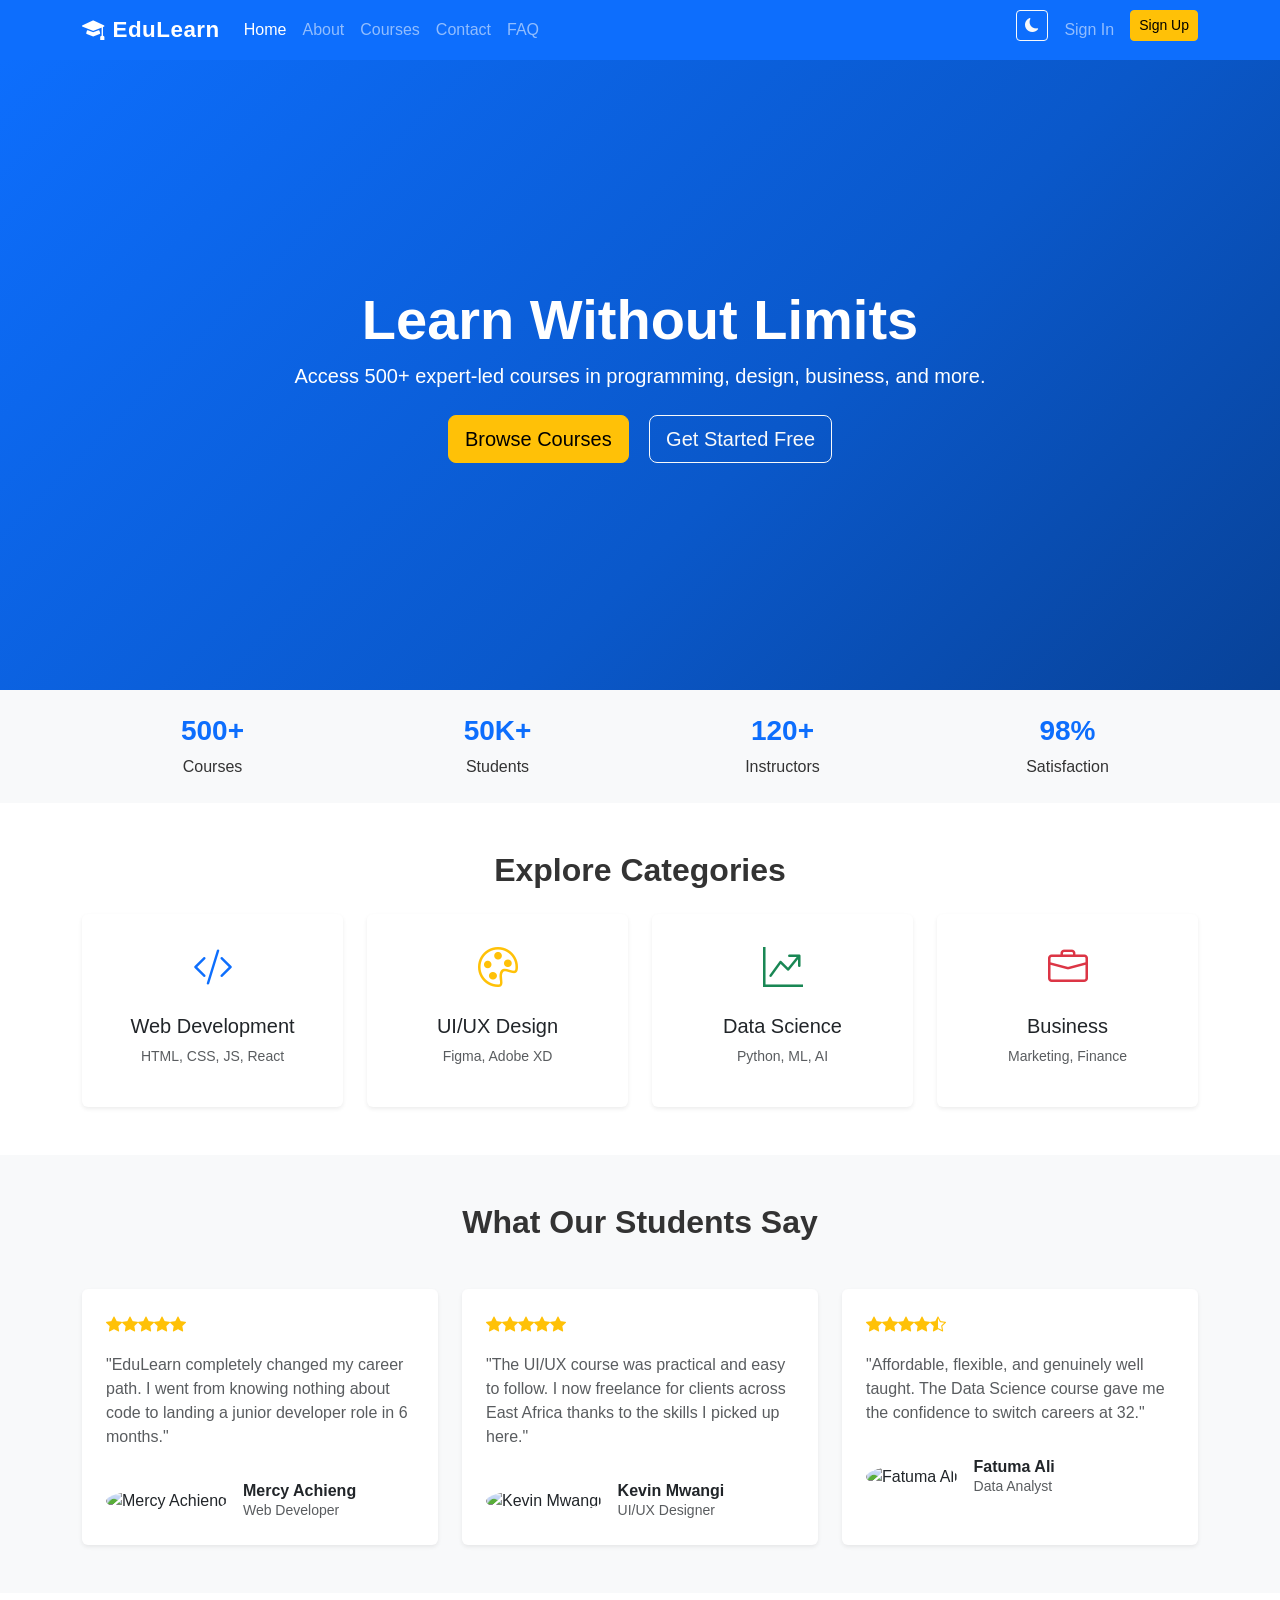
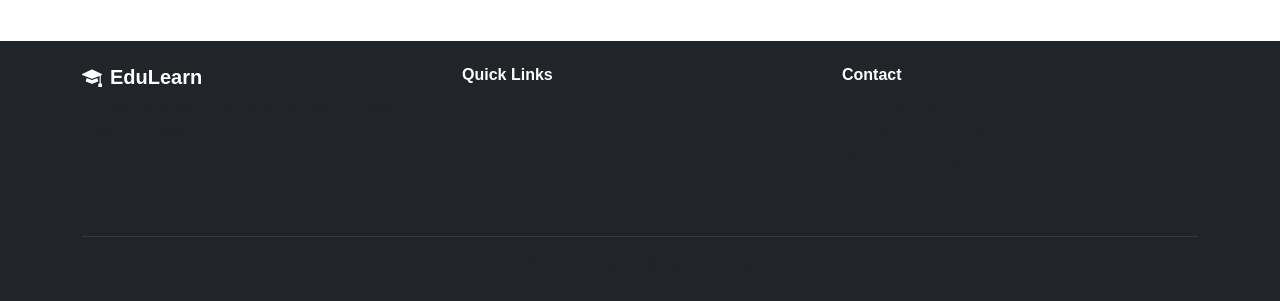
==== index.html @ ffb53e4a "added dark mode toggle button to main page" ====
<!-- main page -->
<!DOCTYPE html>
<html lang="en">
<head>
  <meta charset="UTF-8">
  <meta name="viewport" content="width=device-width, initial-scale=1.0">
  <title>EduLearn — Home</title>
  <link href="https://cdn.jsdelivr.net/npm/bootstrap@5.3.3/dist/css/bootstrap.min.css" rel="stylesheet">
  <link href="https://cdn.jsdelivr.net/npm/bootstrap-icons@1.11.3/font/bootstrap-icons.min.css" rel="stylesheet">
  <link rel="stylesheet" href="css/style.css">
</head>
<body>

  <!-- NAVBAR -->
  <nav class="navbar navbar-expand-lg navbar-dark bg-primary sticky-top">
    <div class="container">
      <a class="navbar-brand fw-bold" href="index.html">
        <i class="bi bi-mortarboard-fill me-2"></i>EduLearn
      </a>
      <button class="navbar-toggler" type="button" data-bs-toggle="collapse" data-bs-target="#navbarNav">
        <span class="navbar-toggler-icon"></span>
      </button>
      <div class="collapse navbar-collapse" id="navbarNav">
        <ul class="navbar-nav me-auto">
          <li class="nav-item"><a class="nav-link active" href="index.html">Home</a></li>
          <li class="nav-item"><a class="nav-link" href="about.html">About</a></li>
          <li class="nav-item"><a class="nav-link" href="courses.html">Courses</a></li>
          <li class="nav-item"><a class="nav-link" href="contact.html">Contact</a></li>
          <li class="nav-item"><a class="nav-link" href="faq.html">FAQ</a></li>
        </ul>
        <ul class="navbar-nav">
          <li class="nav-item">
            <button class="btn btn-outline-light btn-sm me-2" id="darkToggle" title="Toggle dark mode">
              <i class="bi bi-moon-fill"></i>
            </button>
          </li>
          <li class="nav-item"><a class="nav-link" href="signin.html">Sign In</a></li>
          <li class="nav-item">
            <a class="btn btn-warning btn-sm ms-2" href="signup.html">Sign Up</a>
          </li>
        </ul>
      </div>
    </div>
  </nav>

  <!-- HERO SECTION -->
  <section class="hero-section text-white text-center py-5">
    <div class="container py-5">
      <h1 class="display-4 fw-bold">Learn Without Limits</h1>
      <p class="lead mb-4">Access 500+ expert-led courses in programming, design, business, and more.</p>
      <a href="courses.html" class="btn btn-warning btn-lg me-3">Browse Courses</a>
      <a href="signup.html" class="btn btn-outline-light btn-lg">Get Started Free</a>
    </div>
  </section>

  <!-- STATS BAR -->
  <section class="bg-light py-4">
    <div class="container">
      <div class="row text-center">
        <div class="col-6 col-md-3">
          <h3 class="fw-bold text-primary">500+</h3>
          <p class="mb-0">Courses</p>
        </div>
        <div class="col-6 col-md-3">
          <h3 class="fw-bold text-primary">50K+</h3>
          <p class="mb-0">Students</p>
        </div>
        <div class="col-6 col-md-3">
          <h3 class="fw-bold text-primary">120+</h3>
          <p class="mb-0">Instructors</p>
        </div>
        <div class="col-6 col-md-3">
          <h3 class="fw-bold text-primary">98%</h3>
          <p class="mb-0">Satisfaction</p>
        </div>
      </div>
    </div>
  </section>

  <!-- FEATURED CATEGORIES -->
  <section class="py-5">
    <div class="container">
      <h2 class="text-center fw-bold mb-4">Explore Categories</h2>
      <div class="row g-4">
        <div class="col-6 col-md-3">
          <div class="card text-center h-100 border-0 shadow-sm category-card">
            <div class="card-body py-4">
              <i class="bi bi-code-slash fs-1 text-primary"></i>
              <h5 class="mt-3">Web Development</h5>
              <p class="text-muted small">HTML, CSS, JS, React</p>
            </div>
          </div>
        </div>
        <div class="col-6 col-md-3">
          <div class="card text-center h-100 border-0 shadow-sm category-card">
            <div class="card-body py-4">
              <i class="bi bi-palette fs-1 text-warning"></i>
              <h5 class="mt-3">UI/UX Design</h5>
              <p class="text-muted small">Figma, Adobe XD</p>
            </div>
          </div>
        </div>
        <div class="col-6 col-md-3">
          <div class="card text-center h-100 border-0 shadow-sm category-card">
            <div class="card-body py-4">
              <i class="bi bi-graph-up-arrow fs-1 text-success"></i>
              <h5 class="mt-3">Data Science</h5>
              <p class="text-muted small">Python, ML, AI</p>
            </div>
          </div>
        </div>
        <div class="col-6 col-md-3">
          <div class="card text-center h-100 border-0 shadow-sm category-card">
            <div class="card-body py-4">
              <i class="bi bi-briefcase fs-1 text-danger"></i>
              <h5 class="mt-3">Business</h5>
              <p class="text-muted small">Marketing, Finance</p>
            </div>
          </div>
        </div>
      </div>
    </div>
  </section>

  </section>

  <!-- TESTIMONIALS -->
  <section class="py-5 bg-light">
    <div class="container">
      <h2 class="text-center fw-bold mb-5">What Our Students Say</h2>
      <div class="row g-4">
        <div class="col-md-4">
          <div class="card h-100 border-0 shadow-sm p-4">
            <div class="mb-3 text-warning">
              <i class="bi bi-star-fill"></i><i class="bi bi-star-fill"></i><i class="bi bi-star-fill"></i><i class="bi bi-star-fill"></i><i class="bi bi-star-fill"></i>
            </div>
            <p class="text-muted">"EduLearn completely changed my career path. I went from knowing nothing about code to landing a junior developer role in 6 months."</p>
            <div class="d-flex align-items-center mt-3">
              <img src="https://ui-avatars.com/api/?name=Mercy+Achieng&background=0d6efd&color=fff&size=48" class="rounded-circle me-3" alt="Mercy Achieng">
              <div>
                <h6 class="fw-bold mb-0">Mercy Achieng</h6>
                <p class="text-muted small mb-0">Web Developer</p>
              </div>
            </div>
          </div>
        </div>
        <div class="col-md-4">
          <div class="card h-100 border-0 shadow-sm p-4">
            <div class="mb-3 text-warning">
              <i class="bi bi-star-fill"></i><i class="bi bi-star-fill"></i><i class="bi bi-star-fill"></i><i class="bi bi-star-fill"></i><i class="bi bi-star-fill"></i>
            </div>
            <p class="text-muted">"The UI/UX course was practical and easy to follow. I now freelance for clients across East Africa thanks to the skills I picked up here."</p>
            <div class="d-flex align-items-center mt-3">
              <img src="https://ui-avatars.com/api/?name=Kevin+Mwangi&background=198754&color=fff&size=48" class="rounded-circle me-3" alt="Kevin Mwangi">
              <div>
                <h6 class="fw-bold mb-0">Kevin Mwangi</h6>
                <p class="text-muted small mb-0">UI/UX Designer</p>
              </div>
            </div>
          </div>
        </div>
        <div class="col-md-4">
          <div class="card h-100 border-0 shadow-sm p-4">
            <div class="mb-3 text-warning">
              <i class="bi bi-star-fill"></i><i class="bi bi-star-fill"></i><i class="bi bi-star-fill"></i><i class="bi bi-star-fill"></i><i class="bi bi-star-half"></i>
            </div>
            <p class="text-muted">"Affordable, flexible, and genuinely well taught. The Data Science course gave me the confidence to switch careers at 32."</p>
            <div class="d-flex align-items-center mt-3">
              <img src="https://ui-avatars.com/api/?name=Fatuma+Ali&background=dc3545&color=fff&size=48" class="rounded-circle me-3" alt="Fatuma Ali">
              <div>
                <h6 class="fw-bold mb-0">Fatuma Ali</h6>
                <p class="text-muted small mb-0">Data Analyst</p>
              </div>
            </div>
          </div>
        </div>
      </div>
    </div>
  </section>

  <!-- FOOTER -->
  <footer class="bg-dark text-white py-4 mt-5">
    <div class="container">
      <div class="row">
        <div class="col-md-4 mb-3">
          <h5 class="fw-bold"><i class="bi bi-mortarboard-fill me-2"></i>EduLearn</h5>
          <p class="text-muted">Empowering learners worldwide with quality online education.</p>
        </div>
        <div class="col-md-4 mb-3">
          <h6 class="fw-bold">Quick Links</h6>
          <ul class="list-unstyled">
            <li><a href="index.html" class="text-muted text-decoration-none">Home</a></li>
            <li><a href="courses.html" class="text-muted text-decoration-none">Courses</a></li>
            <li><a href="about.html" class="text-muted text-decoration-none">About</a></li>
            <li><a href="contact.html" class="text-muted text-decoration-none">Contact</a></li>
          </ul>
        </div>
        <div class="col-md-4 mb-3">
          <h6 class="fw-bold">Contact</h6>
          <p class="text-muted mb-1"><i class="bi bi-envelope me-2"></i>info@edulearn.com</p>
          <p class="text-muted mb-1"><i class="bi bi-telephone me-2"></i>+254 700 000 000</p>
          <p class="text-muted"><i class="bi bi-geo-alt me-2"></i>Nairobi, Kenya</p>
        </div>
      </div>
      <hr class="border-secondary">
      <p class="text-center text-muted mb-0">&copy; 2026 EduLearn. All rights reserved.</p>
    </div>
  </footer>

  <script src="https://cdn.jsdelivr.net/npm/bootstrap@5.3.3/dist/js/bootstrap.bundle.min.js"></script>
  <script src="js/main.js"></script>
</body>
</html>
---- css/style.css ----
/* ===== GLOBAL STYLES ===== */
:root {
  --primary: #0d6efd;
  --warning: #ffc107;
  --dark: #212529;
  --light-bg: #f8f9fa;
}

body {
  font-family: 'Segoe UI', Arial, sans-serif;
  font-size: 1rem;
  color: #333;
  background-color: #fff;
}

/* ===== HERO SECTION ===== */
.hero-section {
  background: linear-gradient(135deg, #0d6efd 0%, #0a58ca 60%, #084298 100%);
  min-height: 70vh;
  display: flex;
  align-items: center;
}

/* ===== CATEGORY CARDS ===== */
.category-card {
  transition: transform 0.3s ease, box-shadow 0.3s ease;
  cursor: pointer;
}
.category-card:hover {
  transform: translateY(-8px);
  box-shadow: 0 12px 24px rgba(0,0,0,0.12) !important;
}

/* ===== COURSE CARDS ===== */
.course-card {
  transition: transform 0.3s ease;
}
.course-card:hover {
  transform: translateY(-5px);
}
.course-card .badge-level {
  font-size: 0.75rem;
}

/* ===== NAVBAR ===== */
.navbar-brand {
  font-size: 1.4rem;
  letter-spacing: 0.5px;
}

/* ===== TEAM SECTION ===== */
.team-img {
  width: 120px;
  height: 120px;
  object-fit: cover;
  border: 4px solid #0d6efd;
}

/* ===== FOOTER ===== */
footer a:hover {
  color: #ffc107 !important;
}

/* ===== DARK MODE ===== */
body {
  transition: background-color 0.3s ease, color 0.3s ease;
}
body.dark-mode {
  background-color: #121212;
  color: #e0e0e0;
}
body.dark-mode .navbar {
  background-color: #1a1a2e !important;
}
body.dark-mode .card {
  background-color: #1e1e2f;
  color: #e0e0e0;
  border-color: #333;
}
body.dark-mode footer {
  background-color: #0d0d0d !important;
}
body.dark-mode .bg-light {
  background-color: #1a1a2e !important;
}
body.dark-mode .text-muted {
  color: #aaa !important;
}
body.dark-mode .form-control,
body.dark-mode .form-select {
  background-color: #1e1e2f;
  color: #e0e0e0;
  border-color: #444;
}
body.dark-mode .form-control::placeholder {
  color: #888;
}
body.dark-mode .accordion-item,
body.dark-mode .accordion-button {
  background-color: #1e1e2f;
  color: #e0e0e0;
}
body.dark-mode .breadcrumb-item.active {
  color: #aaa;
}
body.dark-mode hr {
  border-color: #333;
}

/* ===== SEARCH BAR ===== */
#searchInput {
  border-radius: 25px;
  padding-left: 1.2rem;
}

/* ===== FORM STYLES ===== */
.form-control:focus {
  border-color: #0d6efd;
  box-shadow: 0 0 0 0.2rem rgba(13,110,253,0.2);
}
.error-msg {
  color: #dc3545;
  font-size: 0.82rem;
  margin-top: 2px;
  display: none;
}
.error-msg.show {
  display: block;
}

/* ===== RESPONSIVE FIXES ===== */
@media (max-width: 768px) {
  .hero-section {
    min-height: 50vh;
  }
  .hero-section h1 {
    font-size: 2rem;
  }
}
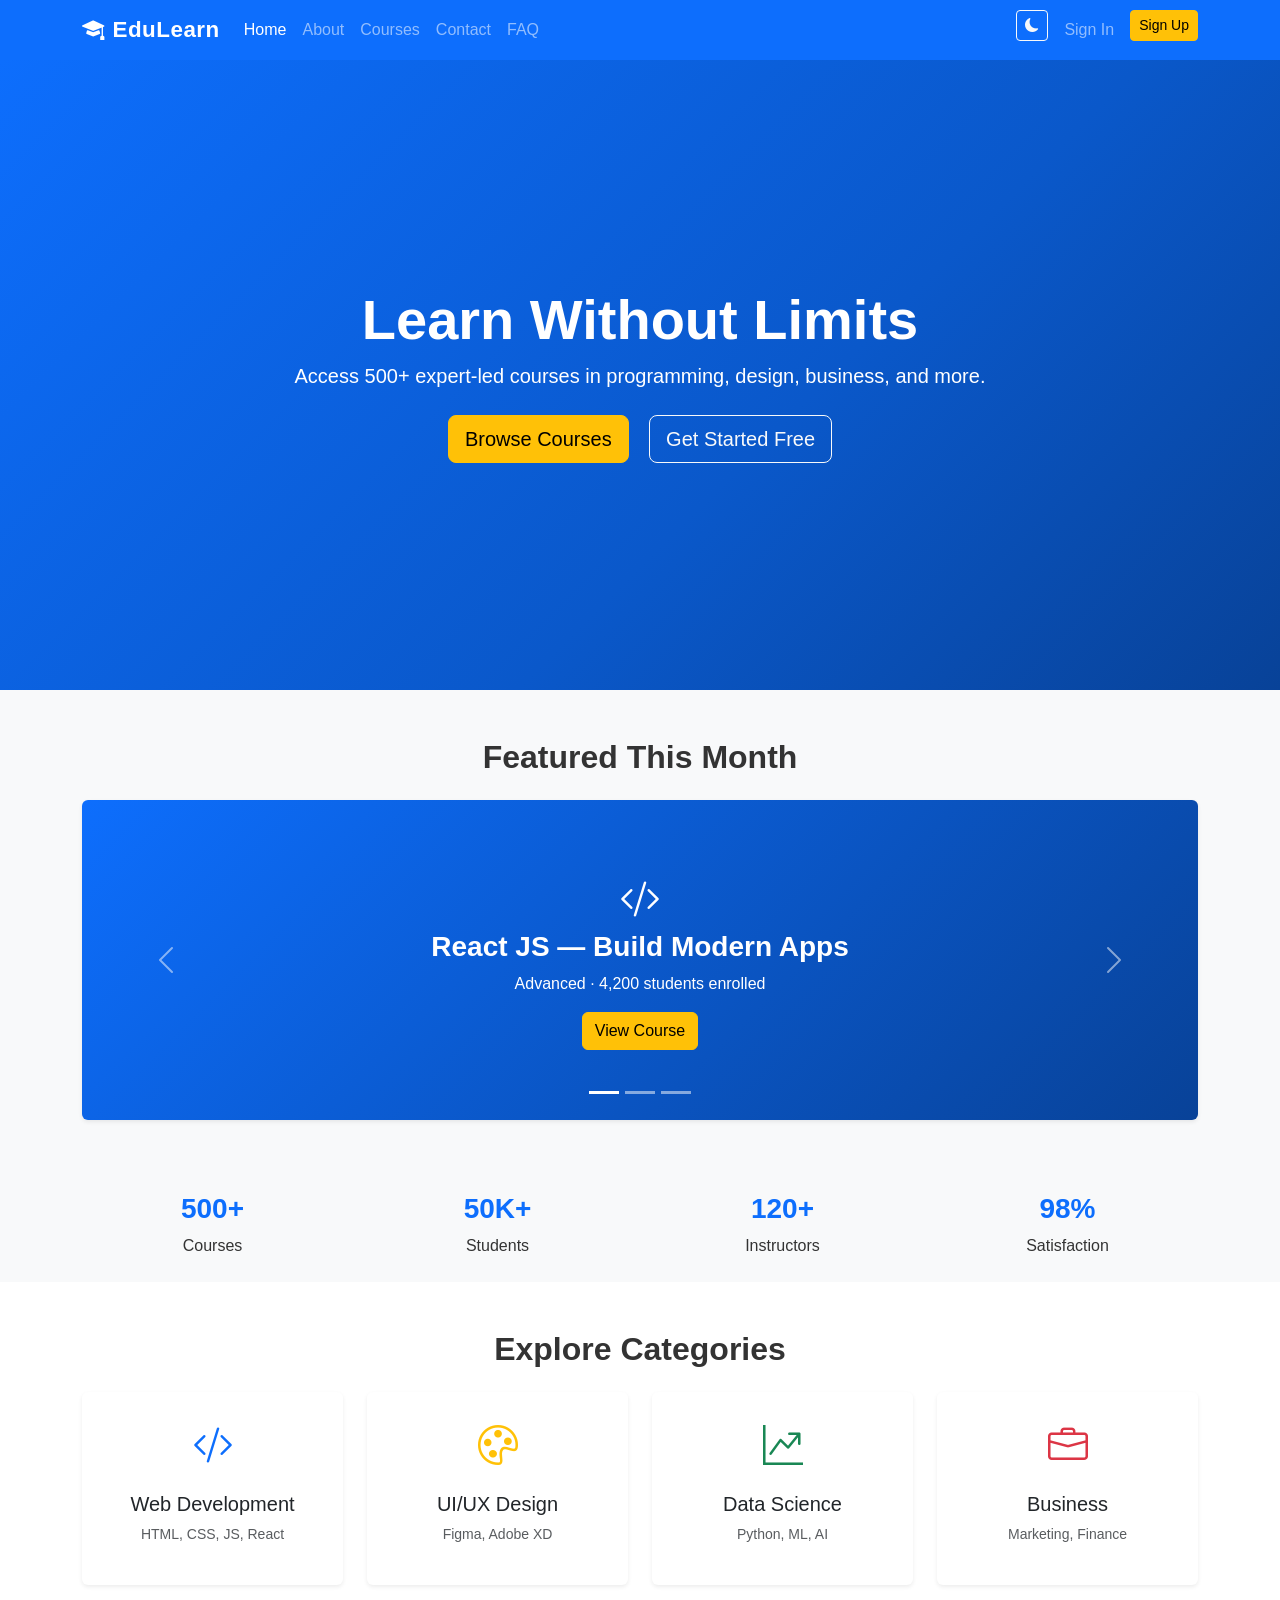
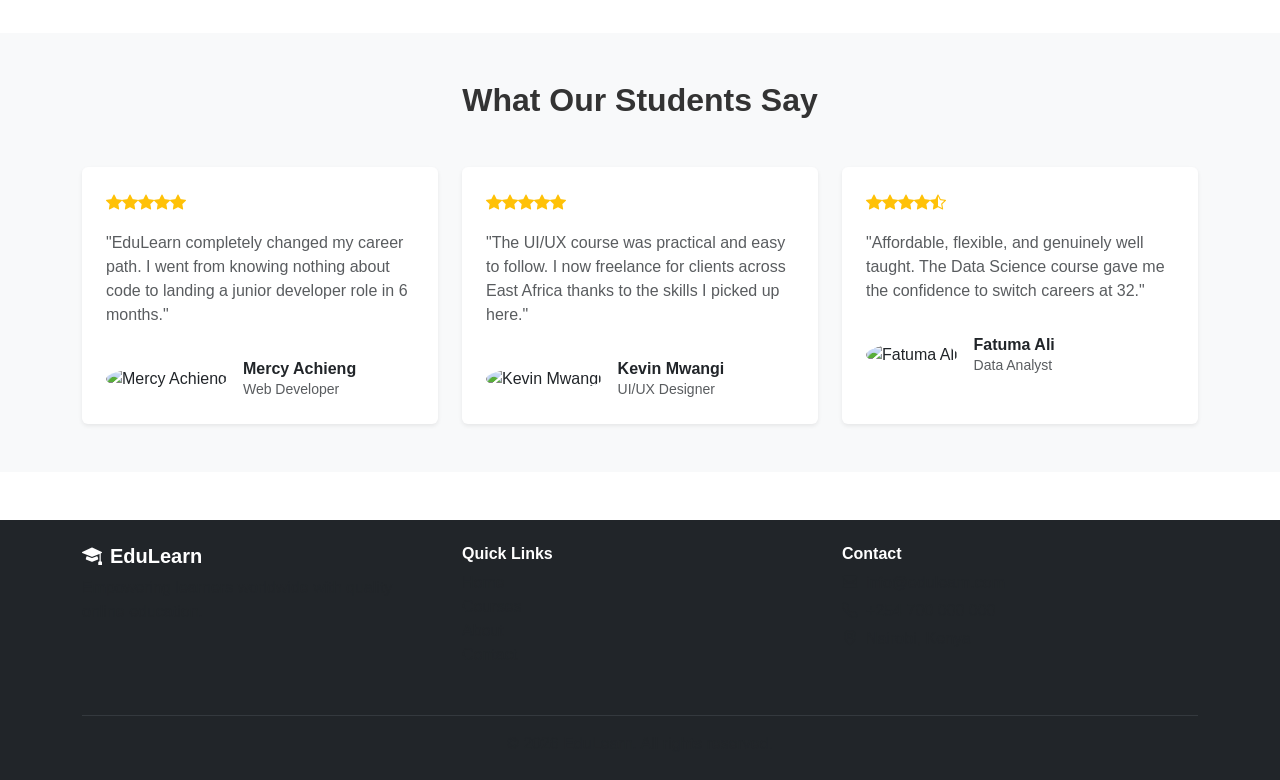
==== commit 828c1808: "added image carousel with courses to main page" ====
--- a/index.html
+++ b/index.html
@@ -53,6 +53,60 @@
     </div>
   </section>
 
+  <!-- FEATURED COURSES CAROUSEL -->
+  <section class="py-5 bg-light">
+    <div class="container">
+      <h2 class="text-center fw-bold mb-4">Featured This Month</h2>
+      <div id="featuredCarousel" class="carousel slide" data-bs-ride="carousel">
+        <div class="carousel-indicators">
+          <button type="button" data-bs-target="#featuredCarousel" data-bs-slide-to="0" class="active" aria-current="true" aria-label="Slide 1"></button>
+          <button type="button" data-bs-target="#featuredCarousel" data-bs-slide-to="1" aria-label="Slide 2"></button>
+          <button type="button" data-bs-target="#featuredCarousel" data-bs-slide-to="2" aria-label="Slide 3"></button>
+        </div>
+        <div class="carousel-inner rounded shadow-sm">
+          <div class="carousel-item active">
+            <div class="d-flex align-items-center justify-content-center text-white" style="height:320px; background:linear-gradient(135deg,#0d6efd,#084298);">
+              <div class="text-center px-3">
+                <i class="bi bi-code-slash fs-1 mb-2"></i>
+                <h3 class="fw-bold">React JS — Build Modern Apps</h3>
+                <p class="mb-3">Advanced · 4,200 students enrolled</p>
+                <a href="course-detail.html" class="btn btn-warning">View Course</a>
+              </div>
+            </div>
+          </div>
+          <div class="carousel-item">
+            <div class="d-flex align-items-center justify-content-center text-white" style="height:320px; background:linear-gradient(135deg,#198754,#0f5132);">
+              <div class="text-center px-3">
+                <i class="bi bi-bar-chart-fill fs-1 mb-2"></i>
+                <h3 class="fw-bold">Python for Data Science</h3>
+                <p class="mb-3">Advanced · 3,100 students enrolled</p>
+                <a href="course-detail.html" class="btn btn-warning">View Course</a>
+              </div>
+            </div>
+          </div>
+          <div class="carousel-item">
+            <div class="d-flex align-items-center justify-content-center text-white" style="height:320px; background:linear-gradient(135deg,#dc3545,#5c0511);">
+              <div class="text-center px-3">
+                <i class="bi bi-palette fs-1 mb-2"></i>
+                <h3 class="fw-bold">UI/UX Design with Figma</h3>
+                <p class="mb-3">Intermediate · 2,750 students enrolled</p>
+                <a href="course-detail.html" class="btn btn-warning">View Course</a>
+              </div>
+            </div>
+          </div>
+        </div>
+        <button class="carousel-control-prev" type="button" data-bs-target="#featuredCarousel" data-bs-slide="prev">
+          <span class="carousel-control-prev-icon" aria-hidden="true"></span>
+          <span class="visually-hidden">Previous</span>
+        </button>
+        <button class="carousel-control-next" type="button" data-bs-target="#featuredCarousel" data-bs-slide="next">
+          <span class="carousel-control-next-icon" aria-hidden="true"></span>
+          <span class="visually-hidden">Next</span>
+        </button>
+      </div>
+    </div>
+  </section>
+
   <!-- STATS BAR -->
   <section class="bg-light py-4">
     <div class="container">
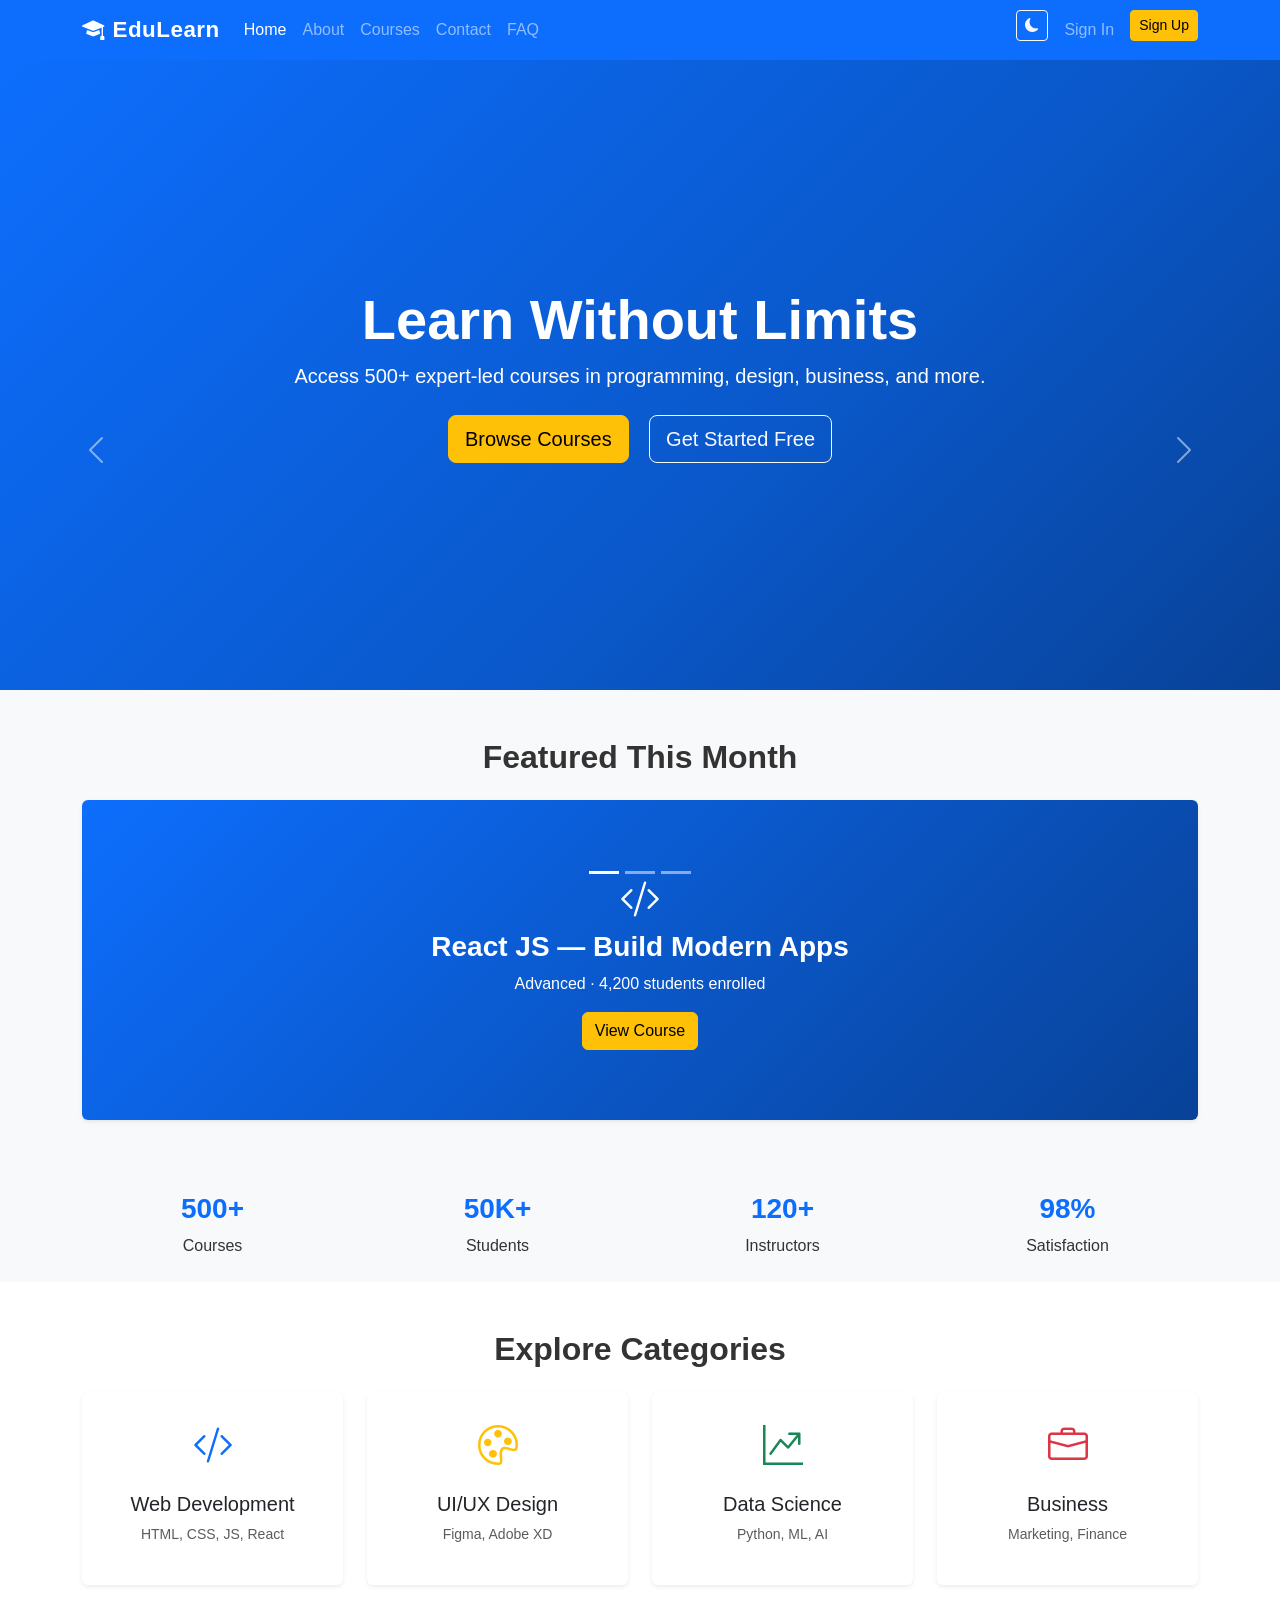
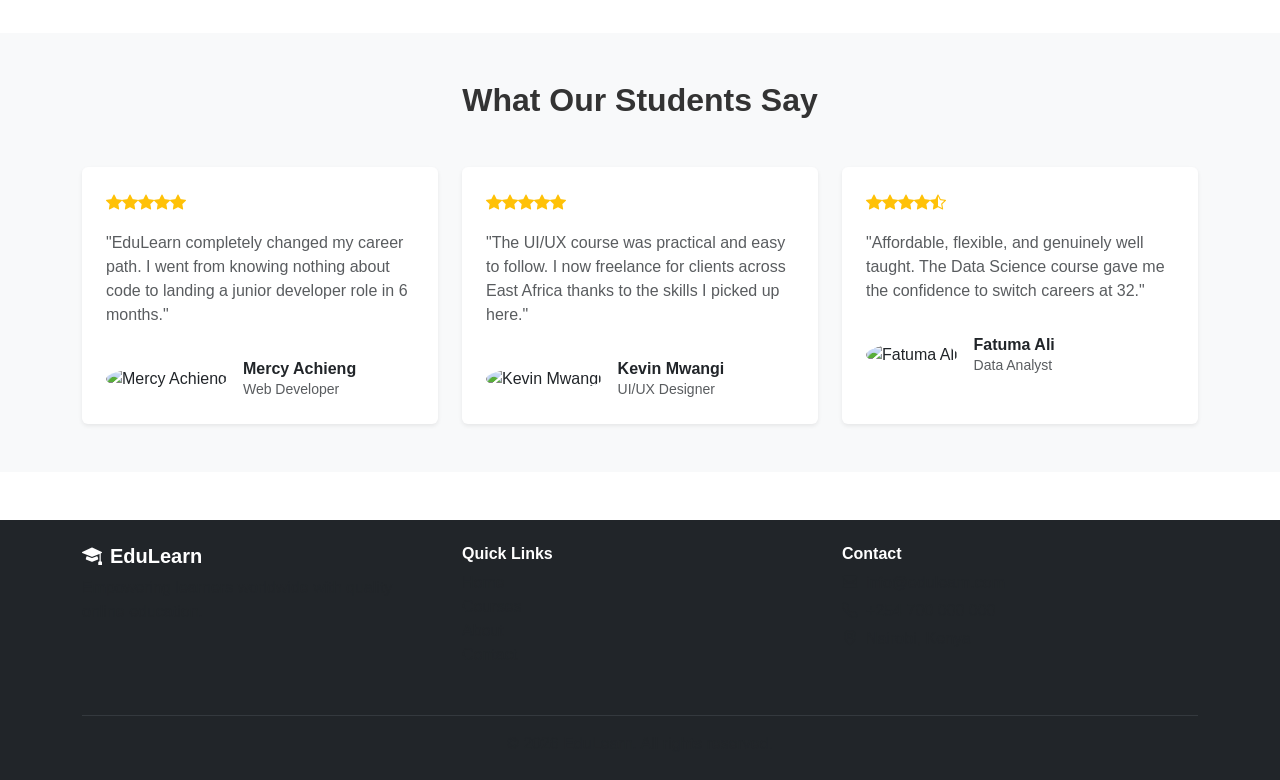
==== commit b3f7c512: "added accessibility alt attributes and ARIA labels" ====
--- a/index.html
+++ b/index.html
@@ -30,8 +30,8 @@
         </ul>
         <ul class="navbar-nav">
           <li class="nav-item">
-            <button class="btn btn-outline-light btn-sm me-2" id="darkToggle" title="Toggle dark mode">
-              <i class="bi bi-moon-fill"></i>
+            <button class="btn btn-outline-light btn-sm me-2" id="darkToggle" title="Toggle dark mode" aria-label="Toggle dark mode">
+              <i class="bi bi-moon-fill" aria-hidden="true"></i>
             </button>
           </li>
           <li class="nav-item"><a class="nav-link" href="signin.html">Sign In</a></li>
@@ -57,8 +57,8 @@
   <section class="py-5 bg-light">
     <div class="container">
       <h2 class="text-center fw-bold mb-4">Featured This Month</h2>
-      <div id="featuredCarousel" class="carousel slide" data-bs-ride="carousel">
-        <div class="carousel-indicators">
+      <div id="featuredCarousel" class="carousel slide" data-bs-ride="carousel" aria-label="Featured courses carousel" role="region"></div>
+      <div class="carousel-indicators">
           <button type="button" data-bs-target="#featuredCarousel" data-bs-slide-to="0" class="active" aria-current="true" aria-label="Slide 1"></button>
           <button type="button" data-bs-target="#featuredCarousel" data-bs-slide-to="1" aria-label="Slide 2"></button>
           <button type="button" data-bs-target="#featuredCarousel" data-bs-slide-to="2" aria-label="Slide 3"></button>
--- a/css/style.css
+++ b/css/style.css
@@ -136,4 +136,14 @@
   .hero-section h1 {
     font-size: 2rem;
   }
+  .filter-btn {
+    font-size: 0.85rem;
+  }
+}
+
+@media (min-width: 769px) {
+  .btn-md-normal {
+    font-size: 1rem;
+    padding: 0.375rem 0.75rem;
+  }
 }
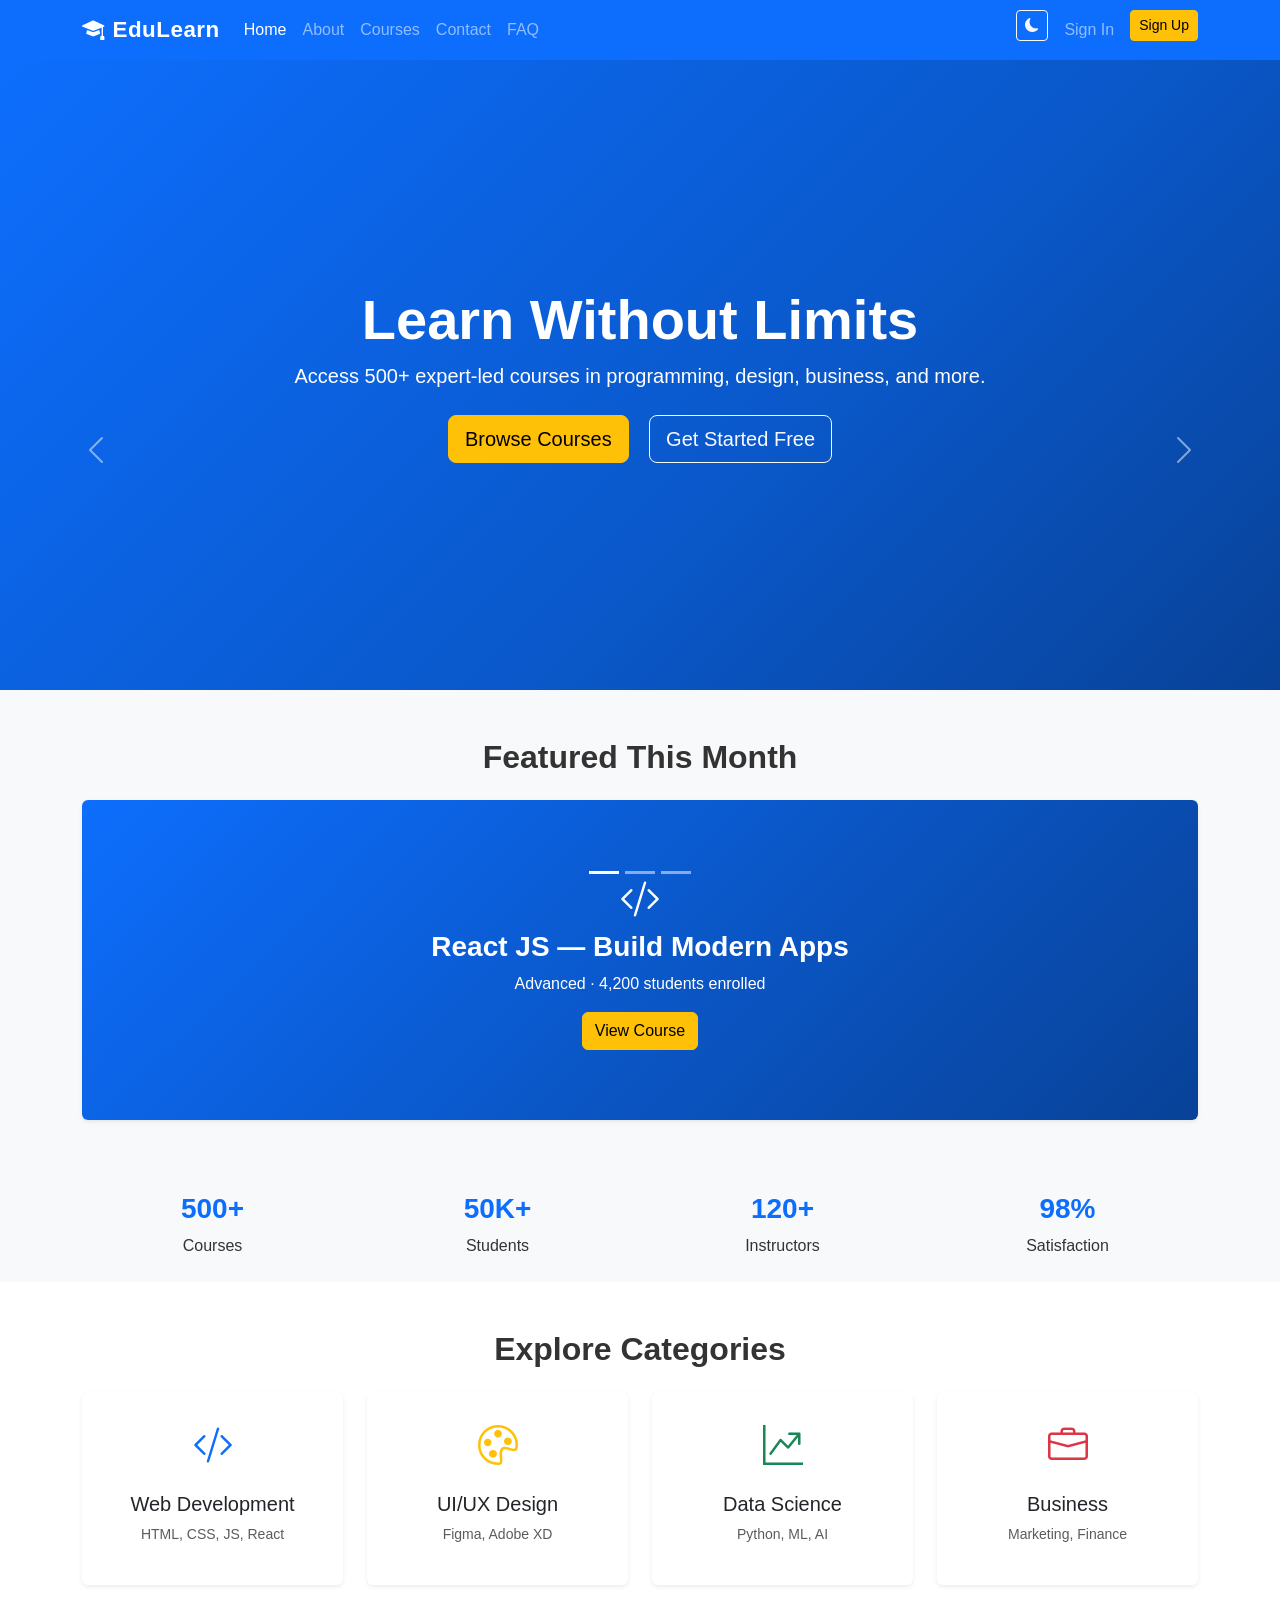
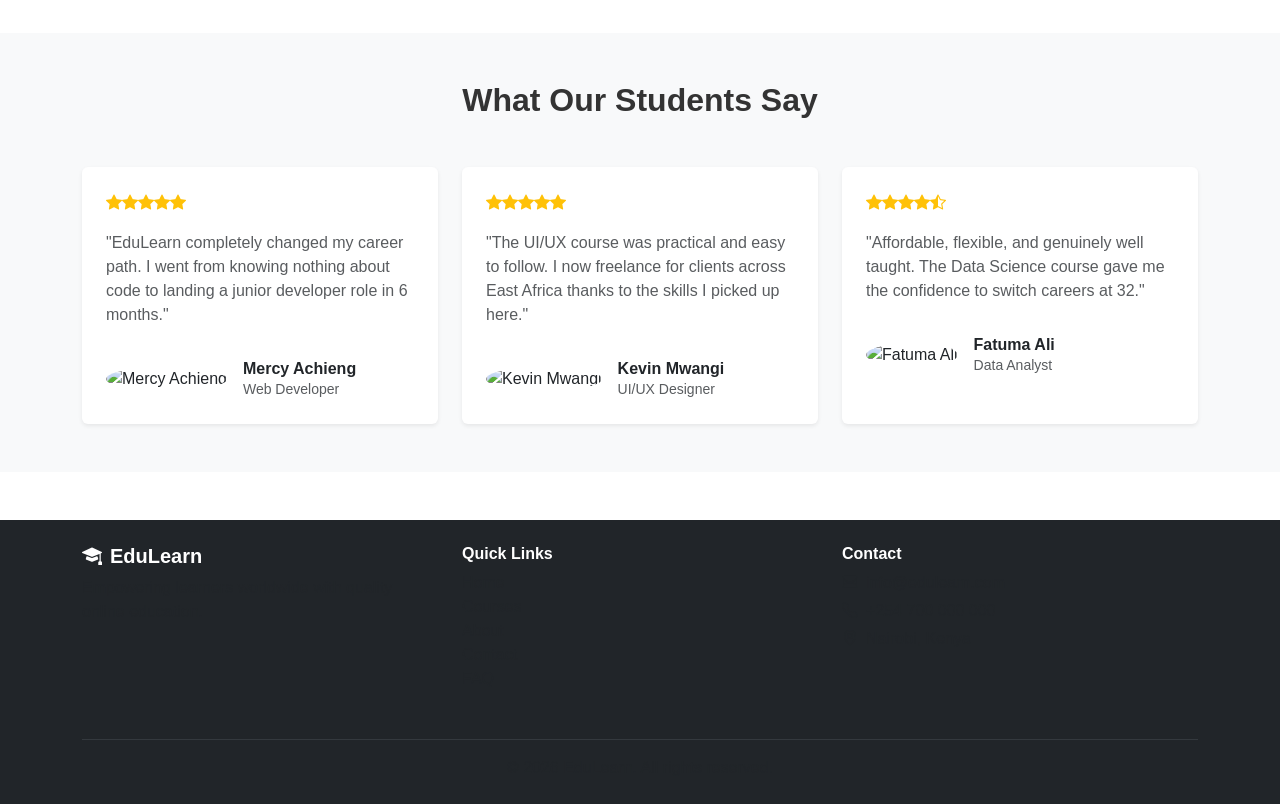
==== commit 83395fdb: "polished footer consistency across all pages" ====
--- a/index.html
+++ b/index.html
@@ -247,6 +247,7 @@
             <li><a href="courses.html" class="text-muted text-decoration-none">Courses</a></li>
             <li><a href="about.html" class="text-muted text-decoration-none">About</a></li>
             <li><a href="contact.html" class="text-muted text-decoration-none">Contact</a></li>
+            <li><a href="faq.html" class="text-muted text-decoration-none">FAQ</a></li>
           </ul>
         </div>
         <div class="col-md-4 mb-3">
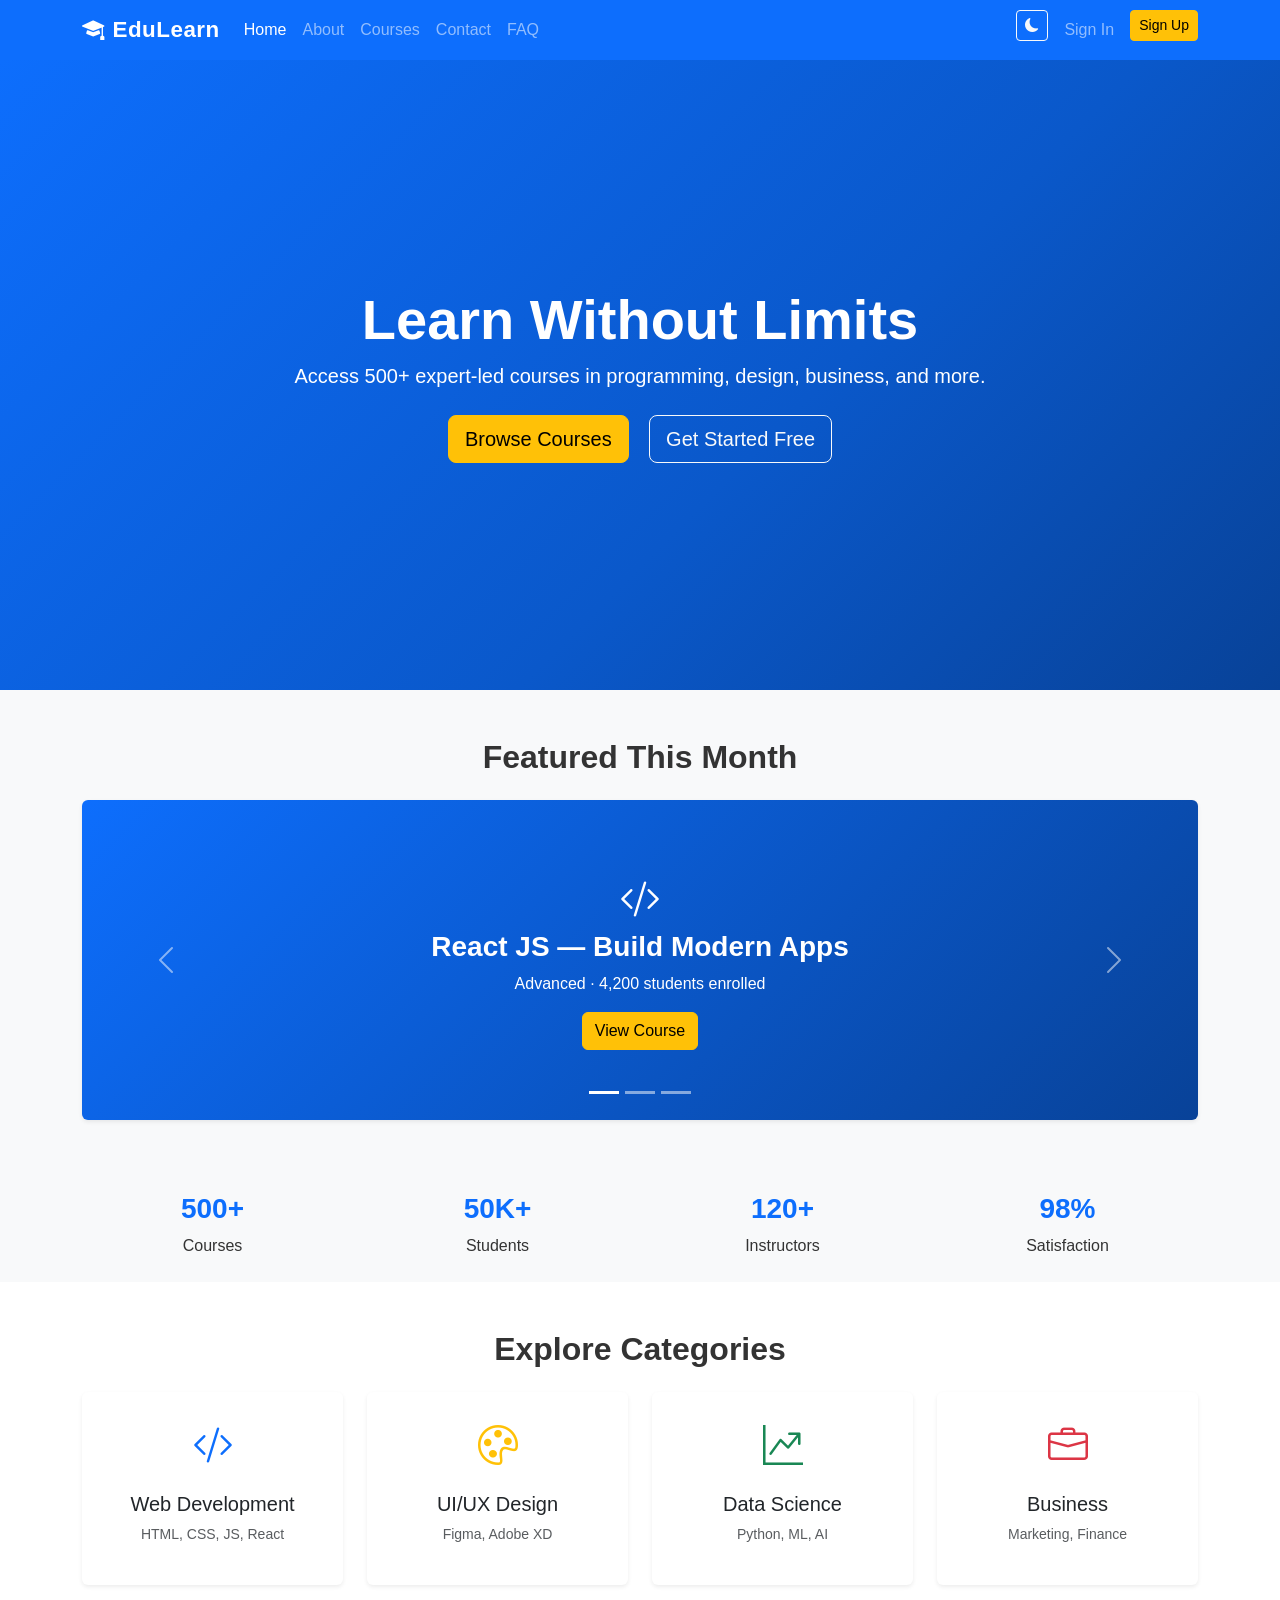
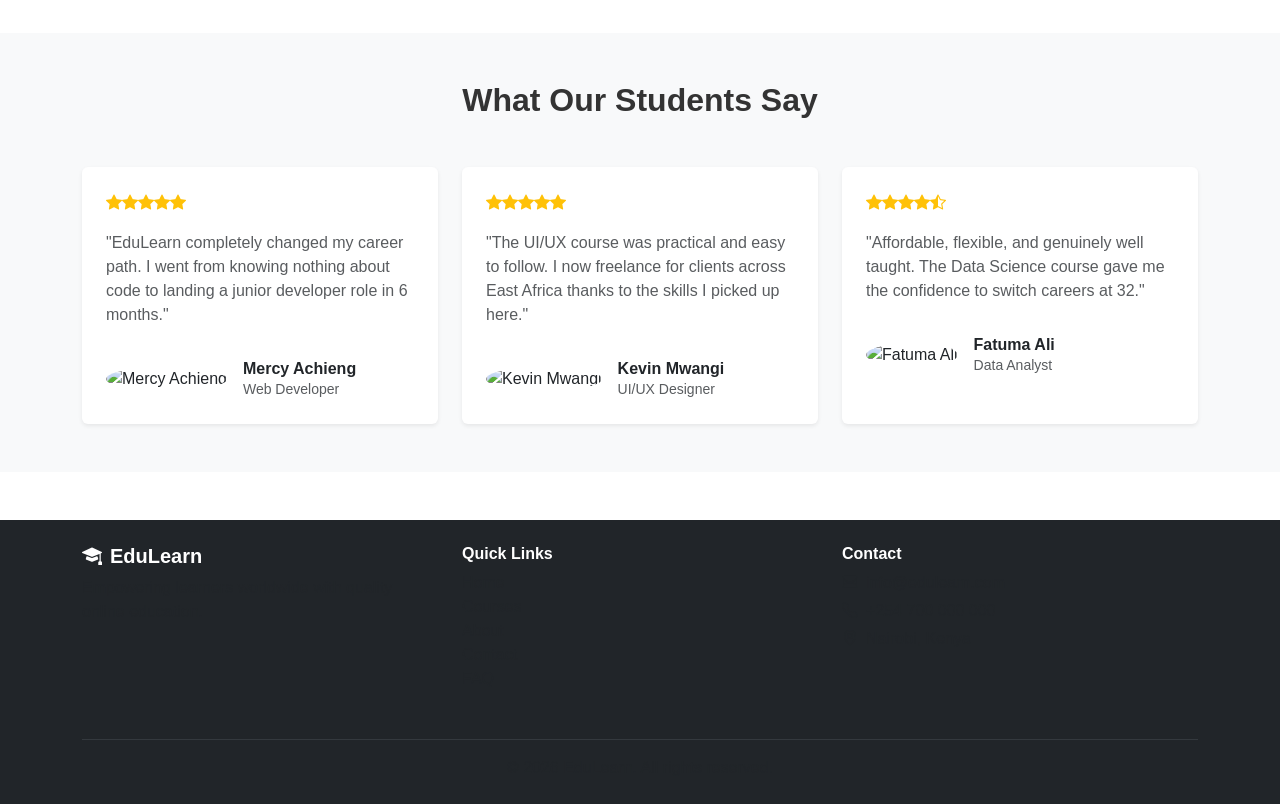
==== commit 28820238: "fixed broken carousel" ====
--- a/index.html
+++ b/index.html
@@ -3,11 +3,12 @@
 <html lang="en">
 <head>
   <meta charset="UTF-8">
-  <meta name="viewport" content="width=device-width, initial-scale=1.0">
-  <title>EduLearn — Home</title>
+  <title>EduLearn - Home</title>
+  <meta name="description" content="EduLearn is an online learning platform offering 500+ expert-led courses in web development, design, data science, and business.">
   <link href="https://cdn.jsdelivr.net/npm/bootstrap@5.3.3/dist/css/bootstrap.min.css" rel="stylesheet">
   <link href="https://cdn.jsdelivr.net/npm/bootstrap-icons@1.11.3/font/bootstrap-icons.min.css" rel="stylesheet">
   <link rel="stylesheet" href="css/style.css">
+  <link rel="icon" href="data:image/svg+xml,<svg xmlns=%22http://www.w3.org/2000/svg%22 viewBox=%220 0 100 100%22><text y=%22.9em%22 font-size=%2290%22>🎓</text></svg>">
 </head>
 <body>
 
@@ -57,8 +58,8 @@
   <section class="py-5 bg-light">
     <div class="container">
       <h2 class="text-center fw-bold mb-4">Featured This Month</h2>
-      <div id="featuredCarousel" class="carousel slide" data-bs-ride="carousel" aria-label="Featured courses carousel" role="region"></div>
-      <div class="carousel-indicators">
+      <div id="featuredCarousel" class="carousel slide" data-bs-ride="carousel" aria-label="Featured courses carousel" role="region">
+        <div class="carousel-indicators">
           <button type="button" data-bs-target="#featuredCarousel" data-bs-slide-to="0" class="active" aria-current="true" aria-label="Slide 1"></button>
           <button type="button" data-bs-target="#featuredCarousel" data-bs-slide-to="1" aria-label="Slide 2"></button>
           <button type="button" data-bs-target="#featuredCarousel" data-bs-slide-to="2" aria-label="Slide 3"></button>
@@ -174,8 +175,6 @@
         </div>
       </div>
     </div>
-  </section>
-
   </section>
 
   <!-- TESTIMONIALS -->
